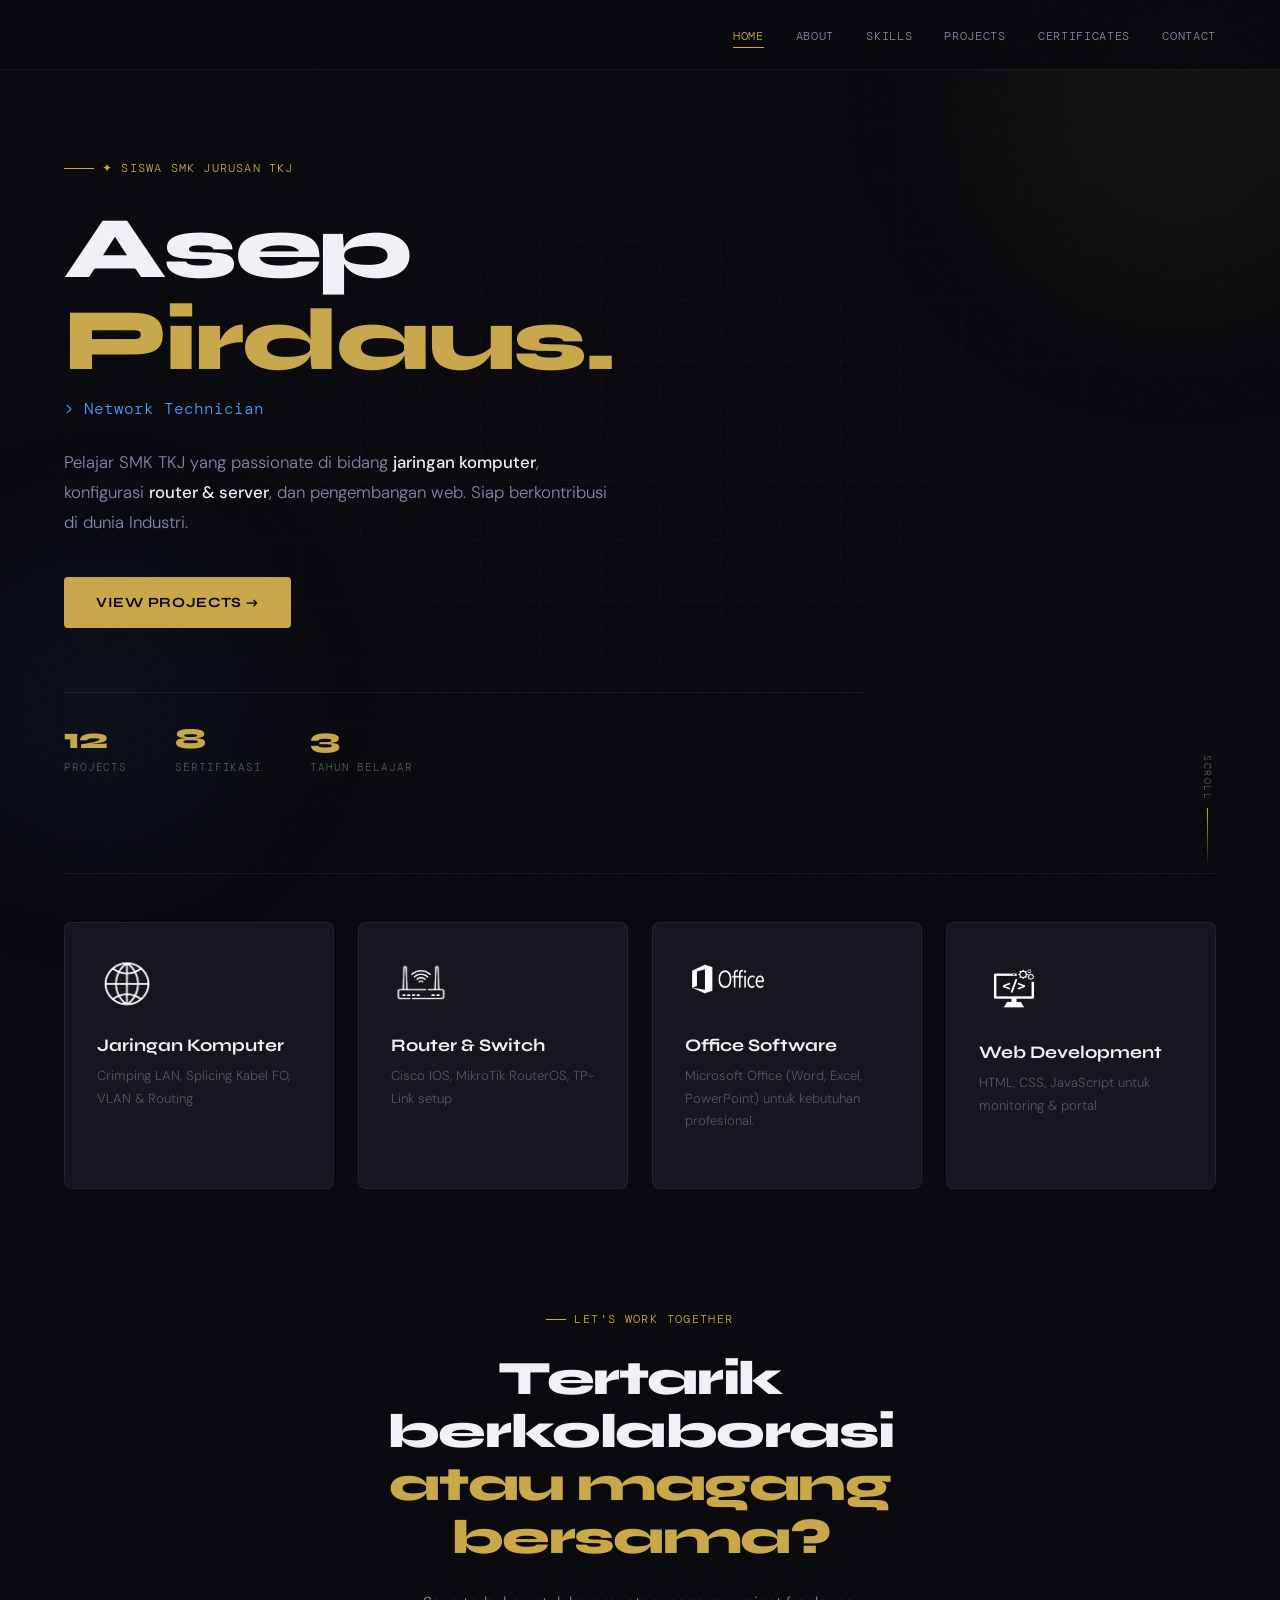
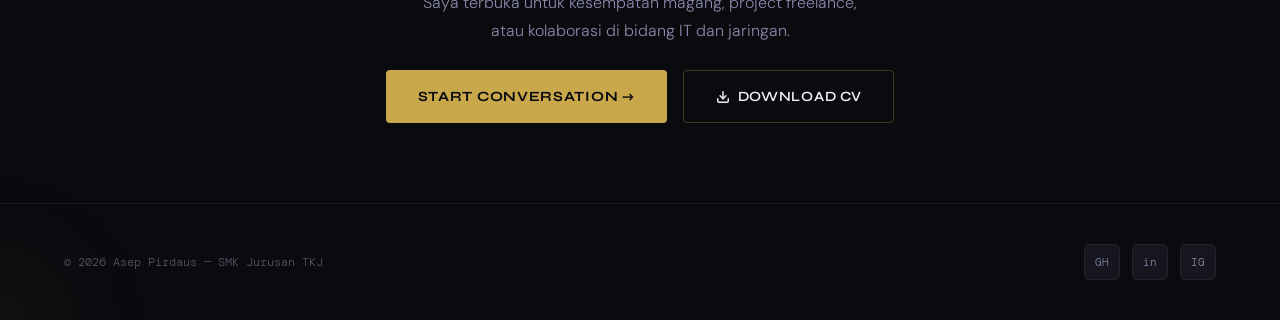
==== index.html @ 2106e5a6 "Add files via upload" ====
<!DOCTYPE html>
<html lang="id">
<head>
  <meta charset="UTF-8" />
  <meta name="viewport" content="width=device-width, initial-scale=1.0" />
  <title>Asep Pirdaus — Portfolio SMK TKJ</title>
  <meta name="description" content="Portfolio pribadi Asep Pirdaus, siswa SMK jurusan TKJ yang ahli dalam jaringan komputer dan IT." />
  <link rel="stylesheet" href="style.css" />
  <link rel="icon" href="data:image/svg+xml,<svg xmlns='http://www.w3.org/2000/svg' viewBox='0 0 100 100'><text y='.9em' font-size='90'>💻</text></svg>" />
</head>
<body>

  <!-- ===== NAVBAR ===== -->
  <nav class="navbar">
    <a href="index.html" class="nav-logo"><span></span></a>
    <ul class="nav-links">
      <li><a href="index.html" class="active">Home</a></li>
      <li><a href="about.html">About</a></li>
      <li><a href="skills.html">Skills</a></li>
      <li><a href="projects.html">Projects</a></li>
      <li><a href="certificates.html">Certificates</a></li>
      <li><a href="contact.html">Contact</a></li>
    </ul>
    <div class="hamburger" id="hamburger">
      <span></span><span></span><span></span>
    </div>
  </nav>

  <!-- Mobile Nav -->
  <div class="nav-mobile" id="navMobile">
    <a href="index.html">Home</a>
    <a href="about.html">About</a>
    <a href="skills.html">Skills</a>
    <a href="projects.html">Projects</a>
    <a href="certificates.html">Certificates</a>
    <a href="contact.html">Contact</a>
  </div>

  <!-- ===== PAGE WRAPPER ===== -->
  <div class="page-wrapper">

    <!-- ===== HERO SECTION ===== -->
    <section class="hero">
      <div class="hero-orb hero-orb-1"></div>
      <div class="hero-orb hero-orb-2"></div>

      <div class="hero-content">
        <div class="hero-tag">✦ Siswa SMK Jurusan TKJ</div>

        <h1 class="hero-name">
          Asep
          <span class="highlight">Pirdaus.</span>
        </h1>

        <p class="hero-role">
          &gt; <span class="typing-text">Network Technician</span>
        </p>

        <p class="hero-desc">
          Pelajar SMK TKJ yang passionate di bidang <strong>jaringan komputer</strong>,
          konfigurasi <strong>router & server</strong>, dan pengembangan web.
          Siap berkontribusi di dunia Industri.
        </p>

        <div class="hero-buttons">
          <a href="projects.html" class="btn-primary">View Projects →</a>
  
        </div>

        <!-- Stats -->
        <div class="hero-stats">
          <div class="stat-item">
            <div class="stat-number" data-target="12">0</div>
            <div class="stat-label">Projects</div>
          </div>
          <div class="stat-item">
            <div class="stat-number" data-target="8">0</div>
            <div class="stat-label">Sertifikasi</div>
          </div>
          <div class="stat-item">
            <div class="stat-number" data-target="3">0</div>
            <div class="stat-label">Tahun Belajar</div>
          </div>
        </div>
      </div>

      <div class="scroll-indicator">
        <span class="scroll-text">Scroll</span>
        <div class="scroll-line"></div>
      </div>
    </section>

    <!-- ===== HIGHLIGHT SECTION ===== -->
    <section class="section" style="padding-top: 2rem;">
      <div class="divider"></div>

      <div class="highlight-grid stagger" style="margin-top: 3rem;">

        <div class="skill-category reveal">
          <div class="category-icon"><img src="network.webp" height="60px" width="61px" alt="Network"></div>
          <div class="category-name">Jaringan Komputer</div>
          <div class="category-desc">Crimping LAN, Splicing Kabel FO, VLAN & Routing</div>
        </div>

        <div class="skill-category reveal">
          <div class="category-icon"><img src="router.png" height="60px" alt="Router"></div>
          <div class="category-name">Router & Switch</div>
          <div class="category-desc">Cisco IOS, MikroTik RouterOS, TP-Link setup</div>
        </div>

        <div class="skill-category reveal">
          <div class="category-icon"><img src="office.webp" width="90px" height="60px" alt="Office"></div>
          <div class="category-name">Office Software</div>
          <div class="category-desc">Microsoft Office (Word, Excel, PowerPoint) untuk kebutuhan profesional.</div>
        </div>

        <div class="skill-category reveal">
          <div class="category-icon"><img src="web.webp" height="67px" width="70px" alt="Web"></div>
          <div class="category-name">Web Development</div>
          <div class="category-desc">HTML, CSS, JavaScript untuk monitoring & portal</div>
        </div>

      </div>
    </section>

    <!-- ===== CTA SECTION ===== -->
    <section class="section cta-section">
      <div class="reveal cta-inner">
        <div class="section-tag" style="justify-content: center;">Let's Work Together</div>
        <h2 class="section-title" style="margin-top: 0.5rem;">Tertarik berkolaborasi<br><span>atau magang bersama?</span></h2>
        <p class="cta-desc">
          Saya terbuka untuk kesempatan magang, project freelance, atau kolaborasi di bidang IT dan jaringan.
        </p>
        <div class="cta-buttons">
          <a href="contact.html" class="btn-primary">Start Conversation →</a>
          <a href="CV.pdf" class="btn-outline" download>
            <svg width="14" height="14" viewBox="0 0 24 24" fill="none" stroke="currentColor" stroke-width="2.5" stroke-linecap="round" stroke-linejoin="round"><path d="M21 15v4a2 2 0 0 1-2 2H5a2 2 0 0 1-2-2v-4"/><polyline points="7 10 12 15 17 10"/><line x1="12" y1="15" x2="12" y2="3"/></svg>
            Download CV
          </a>
        </div>
      </div>
    </section>

  </div><!-- end page-wrapper -->

  <!-- ===== FOOTER ===== -->
  <footer>
    
    <p class="footer-copy">© 2026 Asep Pirdaus — SMK Jurusan TKJ</p>
    <div class="footer-socials">
      <a href="https://github.com/aseppirdaus302-gif" class="social-link" title="GitHub" target="_blank">GH</a>
      <a href="https://www.linkedin.com/in/asep-pirdaus-865a7a403?utm_source=share&utm_campaign=share_via&utm_content=profile&utm_medium=android_app" class="social-link" title="LinkedIn" target="_blank">in</a>
      <a href="https://www.instagram.com/uus_dreamer" class="social-link" title="Instagram" target="_blank">IG</a>
    </div>
  </footer>

  <script src="main.js"></script>
</body>
</html>
---- style.css ----
/* =========================================
   PORTFOLIO - Asep Pirdaus - style.css
   Dark Elegant Theme — Improved v2
   ========================================= */

@import url('https://fonts.googleapis.com/css2?family=Syne:wght@400;600;700;800&family=DM+Mono:ital,wght@0,300;0,400;1,300&family=DM+Sans:wght@300;400;500&display=swap');

/* === CSS VARIABLES === */
:root {
  --bg-primary: #0a0a0f;
  --bg-secondary: #111118;
  --bg-card: #16161f;
  --bg-card-hover: #1e1e2a;

  --accent-gold: #c9a84c;
  --accent-gold-light: #e8c96b;
  --accent-blue: #4a9eff;
  --accent-blue-dim: rgba(74, 158, 255, 0.15);

  --text-primary: #f0f0f5;
  --text-secondary: #8888aa;
  --text-muted: #555566;

  --border: rgba(255, 255, 255, 0.06);
  --border-accent: rgba(201, 168, 76, 0.3);

  --shadow-card: 0 4px 30px rgba(0, 0, 0, 0.5);
  --shadow-glow: 0 0 40px rgba(201, 168, 76, 0.08);

  --font-display: 'Syne', sans-serif;
  --font-body: 'DM Sans', sans-serif;
  --font-mono: 'DM Mono', monospace;

  --nav-height: 70px;
  --transition: 0.3s cubic-bezier(0.4, 0, 0.2, 1);
  --section-padding: 6rem 5%;
}

/* === RESET & BASE === */
*, *::before, *::after {
  margin: 0;
  padding: 0;
  box-sizing: border-box;
}

html {
  scroll-behavior: smooth;
  font-size: 16px;
}

body {
  background-color: var(--bg-primary);
  color: var(--text-primary);
  font-family: var(--font-body);
  font-weight: 300;
  line-height: 1.7;
  overflow-x: hidden;
  min-height: 100vh;
}

body::before {
  content: '';
  position: fixed;
  inset: 0;
  background-image: url("data:image/svg+xml,%3Csvg viewBox='0 0 256 256' xmlns='http://www.w3.org/2000/svg'%3E%3Cfilter id='noise'%3E%3CfeTurbulence type='fractalNoise' baseFrequency='0.9' numOctaves='4' stitchTiles='stitch'/%3E%3C/filter%3E%3Crect width='100%25' height='100%25' filter='url(%23noise)' opacity='0.03'/%3E%3C/svg%3E");
  pointer-events: none;
  z-index: 9999;
  opacity: 0.4;
}

a { text-decoration: none; color: inherit; }
img { max-width: 100%; display: block; }
ul { list-style: none; }

::-webkit-scrollbar { width: 4px; }
::-webkit-scrollbar-track { background: var(--bg-primary); }
::-webkit-scrollbar-thumb { background: var(--accent-gold); border-radius: 2px; }

::selection {
  background: rgba(201, 168, 76, 0.25);
  color: var(--accent-gold-light);
}

/* =========================================
   ANIMATIONS
   ========================================= */
@keyframes fadeUp {
  from { opacity: 0; transform: translateY(20px); }
  to   { opacity: 1; transform: translateY(0); }
}

@keyframes fadeIn {
  from { opacity: 0; }
  to   { opacity: 1; }
}

@keyframes scrollLine {
  0%   { transform: scaleY(0); transform-origin: top; }
  50%  { transform: scaleY(1); transform-origin: top; }
  51%  { transform: scaleY(1); transform-origin: bottom; }
  100% { transform: scaleY(0); transform-origin: bottom; }
}

/* === SCROLL REVEAL === */
.reveal {
  opacity: 0;
  transform: translateY(24px);
  transition: opacity 0.6s ease, transform 0.6s ease;
}
.reveal.visible { opacity: 1; transform: translateY(0); }

.stagger > * {
  opacity: 0;
  transform: translateY(20px);
  transition: opacity 0.5s ease, transform 0.5s ease;
}
.stagger.visible > * { opacity: 1; transform: translateY(0); }
.stagger.visible > *:nth-child(1) { transition-delay: 0.05s; }
.stagger.visible > *:nth-child(2) { transition-delay: 0.15s; }
.stagger.visible > *:nth-child(3) { transition-delay: 0.25s; }
.stagger.visible > *:nth-child(4) { transition-delay: 0.35s; }
.stagger.visible > *:nth-child(5) { transition-delay: 0.45s; }
.stagger.visible > *:nth-child(6) { transition-delay: 0.55s; }

/* =========================================
   NAVBAR
   ========================================= */
.navbar {
  position: fixed;
  top: 0; left: 0; right: 0;
  z-index: 1000;
  height: var(--nav-height);
  display: flex;
  align-items: center;
  padding: 0 5%;
  background: rgba(10, 10, 15, 0.85);
  backdrop-filter: blur(20px);
  -webkit-backdrop-filter: blur(20px);
  border-bottom: 1px solid var(--border);
  transition: all var(--transition);
  gap: 2rem;
}

.navbar.scrolled {
  background: rgba(10, 10, 15, 0.97);
  border-bottom-color: var(--border-accent);
}

.nav-logo {
  font-family: var(--font-display);
  font-size: 1.3rem;
  font-weight: 800;
  color: var(--text-primary);
  letter-spacing: -0.02em;
  flex: 1;
  white-space: nowrap;
}
.nav-logo span { color: var(--accent-gold); }

.nav-links {
  display: flex;
  gap: 2rem;
  align-items: center;
  flex-wrap: nowrap;
}

.nav-links a {
  font-family: var(--font-mono);
  font-size: 0.72rem;
  letter-spacing: 0.06em;
  text-transform: uppercase;
  color: var(--text-secondary);
  position: relative;
  transition: color var(--transition);
  white-space: nowrap;
}

.nav-links a::after {
  content: '';
  position: absolute;
  bottom: -4px; left: 0;
  width: 0; height: 1px;
  background: var(--accent-gold);
  transition: width var(--transition);
}

.nav-links a:hover,
.nav-links a.active { color: var(--accent-gold); }

.nav-links a:hover::after,
.nav-links a.active::after { width: 100%; }

/* Hamburger */
.hamburger {
  display: none;
  flex-direction: column;
  gap: 5px;
  cursor: pointer;
  padding: 5px;
  flex-shrink: 0;
}

.hamburger span {
  display: block;
  width: 24px; height: 2px;
  background: var(--text-primary);
  transition: all var(--transition);
  transform-origin: center;
}

.hamburger.open span:nth-child(1) { transform: translateY(7px) rotate(45deg); }
.hamburger.open span:nth-child(2) { opacity: 0; }
.hamburger.open span:nth-child(3) { transform: translateY(-7px) rotate(-45deg); }

/* Mobile Nav */
.nav-mobile {
  display: none;
  position: fixed;
  top: var(--nav-height); left: 0; right: 0;
  background: rgba(10, 10, 15, 0.98);
  backdrop-filter: blur(20px);
  padding: 2rem 5%;
  border-bottom: 1px solid var(--border);
  z-index: 999;
  flex-direction: column;
  gap: 0;
  transform: translateY(-10px);
  opacity: 0;
  transition: all var(--transition);
}

.nav-mobile.open {
  display: flex;
  transform: translateY(0);
  opacity: 1;
}

.nav-mobile a {
  font-family: var(--font-mono);
  font-size: 0.9rem;
  color: var(--text-secondary);
  letter-spacing: 0.05em;
  text-transform: uppercase;
  transition: color var(--transition);
  padding: 1rem 0;
  border-bottom: 1px solid var(--border);
}

.nav-mobile a:hover,
.nav-mobile a.active { color: var(--accent-gold); }

/* =========================================
   PAGE WRAPPER
   ========================================= */
.page-wrapper { padding-top: var(--nav-height); }

/* =========================================
   HERO
   ========================================= */
.hero {
  min-height: auto;        /* ← hapus min-height penuh */
  padding: 5rem 5% 4rem;  /* ← atur padding atas bawah */
  display: flex;
  align-items: center;
  ...
}

.hero::before {
  content: '';
  position: absolute; inset: 0;
  background-image:
    linear-gradient(rgba(201, 168, 76, 0.03) 1px, transparent 1px),
    linear-gradient(90deg, rgba(201, 168, 76, 0.03) 1px, transparent 1px);
  background-size: 60px 60px;
  mask-image: radial-gradient(ellipse at center, black 30%, transparent 80%);
}

.hero-orb {
  position: absolute;
  border-radius: 50%;
  filter: blur(80px);
  pointer-events: none;
}

.hero-orb-1 {
  width: 400px; height: 400px;
  background: rgba(201, 168, 76, 0.06);
  top: -100px; right: -100px;
}

.hero-orb-2 {
  width: 300px; height: 300px;
  background: rgba(74, 158, 255, 0.05);
  bottom: 50px; left: -50px;
}

.hero-content {
  max-width: 800px;
  position: relative;
  z-index: 1;
  width: 100%;
}

.hero-tag {
  display: inline-flex;
  align-items: center;
  gap: 0.5rem;
  font-family: var(--font-mono);
  font-size: 0.75rem;
  color: var(--accent-gold);
  letter-spacing: 0.1em;
  text-transform: uppercase;
  margin-bottom: 1.5rem;
  opacity: 0;
  animation: fadeUp 0.8s 0.2s ease forwards;
}

.hero-tag::before {
  content: '';
  display: block;
  width: 30px; height: 1px;
  background: var(--accent-gold);
}

.hero-name {
  font-family: var(--font-display);
  font-size: clamp(2.8rem, 7vw, 5.5rem);
  font-weight: 800;
  line-height: 1.05;
  letter-spacing: -0.03em;
  margin-bottom: 0.5rem;
  opacity: 0;
  animation: fadeUp 0.8s 0.35s ease forwards;
}

.hero-name .highlight {
  color: var(--accent-gold);
  display: block;
}

.hero-role {
  font-family: var(--font-mono);
  font-size: 1rem;
  color: var(--accent-blue);
  margin-bottom: 1.5rem;
  opacity: 0;
  animation: fadeUp 0.8s 0.5s ease forwards;
}

.hero-desc {
  font-size: 1.05rem;
  color: var(--text-secondary);
  max-width: 550px;
  margin-bottom: 2.5rem;
  line-height: 1.8;
  opacity: 0;
  animation: fadeUp 0.8s 0.65s ease forwards;
}

.hero-desc strong { color: var(--text-primary); font-weight: 500; }

.hero-buttons {
  display: flex;
  gap: 1rem;
  flex-wrap: wrap;
  align-items: center;
  opacity: 0;
  animation: fadeUp 0.8s 0.8s ease forwards;
}

/* Stats row */
.hero-stats {
  display: flex;
  gap: 3rem;
  flex-wrap: wrap;
  margin-top: 4rem;
  padding-top: 2rem;
  border-top: 1px solid var(--border);
  opacity: 0;
  animation: fadeUp 0.8s 1s ease forwards;
}

.stat-item .stat-number {
  font-family: var(--font-display);
  font-size: 1.8rem;
  font-weight: 800;
  color: var(--accent-gold);
  line-height: 1;
}

.stat-item .stat-label {
  font-family: var(--font-mono);
  font-size: 0.7rem;
  color: var(--text-muted);
  text-transform: uppercase;
  letter-spacing: 0.08em;
  margin-top: 0.25rem;
}

/* Scroll indicator */
.scroll-indicator {
  position: absolute;
  bottom: 2rem; right: 5%;
  display: flex;
  flex-direction: column;
  align-items: center;
  gap: 0.5rem;
  opacity: 0;
  animation: fadeIn 1s 1.5s ease forwards;
}

.scroll-line {
  width: 1px; height: 60px;
  background: linear-gradient(to bottom, var(--accent-gold), transparent);
  animation: scrollLine 2s infinite;
}

.scroll-text {
  font-family: var(--font-mono);
  font-size: 0.65rem;
  color: var(--text-muted);
  text-transform: uppercase;
  letter-spacing: 0.15em;
  writing-mode: vertical-rl;
}

/* =========================================
   BUTTONS
   ========================================= */
.btn-primary {
  display: inline-flex;
  align-items: center;
  gap: 0.5rem;
  padding: 0.85rem 2rem;
  background: var(--accent-gold);
  color: var(--bg-primary);
  font-family: var(--font-display);
  font-weight: 700;
  font-size: 0.88rem;
  letter-spacing: 0.05em;
  text-transform: uppercase;
  border-radius: 4px;
  transition: all var(--transition);
  border: none;
  cursor: pointer;
}

.btn-primary:hover {
  background: var(--accent-gold-light);
  transform: translateY(-2px);
  box-shadow: 0 10px 30px rgba(201, 168, 76, 0.3);
}

.btn-outline {
  display: inline-flex;
  align-items: center;
  gap: 0.5rem;
  padding: 0.85rem 2rem;
  background: transparent;
  color: var(--text-primary);
  font-family: var(--font-display);
  font-weight: 600;
  font-size: 0.88rem;
  letter-spacing: 0.05em;
  text-transform: uppercase;
  border-radius: 4px;
  border: 1px solid var(--border-accent);
  transition: all var(--transition);
  cursor: pointer;
}

.btn-outline:hover {
  border-color: var(--accent-gold);
  color: var(--accent-gold);
  transform: translateY(-2px);
  background: rgba(201, 168, 76, 0.05);
}

/* CV Download Button */
.btn-cv {
  display: inline-flex;
  align-items: center;
  gap: 0.5rem;
  padding: 0.85rem 1.5rem;
  background: transparent;
  color: var(--text-secondary);
  font-family: var(--font-mono);
  font-size: 0.78rem;
  letter-spacing: 0.05em;
  text-transform: uppercase;
  border-radius: 4px;
  border: 1px solid var(--border);
  transition: all var(--transition);
  cursor: pointer;
}

.btn-cv:hover {
  border-color: var(--accent-gold);
  color: var(--accent-gold);
  background: rgba(201, 168, 76, 0.05);
  transform: translateY(-2px);
}

/* =========================================
   SECTION COMMONS
   ========================================= */
.section {
  padding: var(--section-padding);
}

.section-header { margin-bottom: 4rem; }

.section-tag {
  display: inline-flex;
  align-items: center;
  gap: 0.5rem;
  font-family: var(--font-mono);
  font-size: 0.72rem;
  color: var(--accent-gold);
  letter-spacing: 0.12em;
  text-transform: uppercase;
  margin-bottom: 1rem;
}

.section-tag::before {
  content: '';
  display: block;
  width: 20px; height: 1px;
  background: var(--accent-gold);
}

.section-title {
  font-family: var(--font-display);
  font-size: clamp(2rem, 4vw, 3rem);
  font-weight: 800;
  letter-spacing: -0.03em;
  line-height: 1.1;
}

.section-title span { color: var(--accent-gold); }

.section-desc {
  margin-top: 1rem;
  color: var(--text-secondary);
  max-width: 550px;
  line-height: 1.8;
}

.divider {
  width: 100%; height: 1px;
  background: var(--border);
}

/* =========================================
   HOME — HIGHLIGHT GRID
   ========================================= */
.highlight-grid {
  display: grid;
  grid-template-columns: repeat(auto-fit, minmax(220px, 1fr));
  gap: 1.5rem;
  margin-top: 3rem;
}

/* =========================================
   HOME — CTA SECTION
   ========================================= */
.cta-section {
  text-align: center;
  padding-top: 1rem;
  padding-bottom: 5rem;
}

.cta-inner {
  max-width: 600px;
  margin: 0 auto;
}

.cta-desc {
  color: var(--text-secondary);
  margin: 1.5rem auto;
  max-width: 450px;
  line-height: 1.8;
}

.cta-buttons {
  display: flex;
  gap: 1rem;
  justify-content: center;
  flex-wrap: wrap;
}

/* =========================================
   ABOUT PAGE
   ========================================= */
.about-grid {
  display: grid;
  grid-template-columns: 1fr 1.3fr;
  gap: 5rem;
  align-items: start;
}

.about-photo-wrap { position: relative; }

.about-photo-frame {
  position: relative;
  border-radius: 8px;
  overflow: hidden;
  background: var(--bg-card);
  aspect-ratio: 4/5;
  display: flex;
  align-items: center;
  justify-content: center;
}

.about-photo-frame img {
  width: 100%; height: 100%;
  object-fit: cover;
  filter: grayscale(30%);
  transition: filter var(--transition);
}

.about-photo-frame:hover img { filter: grayscale(0%); }

.about-photo-frame::after {
  content: '';
  position: absolute; inset: 0;
  border: 1px solid var(--border-accent);
  border-radius: 8px;
  pointer-events: none;
}

.photo-badge {
  position: absolute;
  bottom: -1rem; right: -1rem;
  background: var(--accent-gold);
  color: var(--bg-primary);
  padding: 0.75rem 1.25rem;
  border-radius: 4px;
  font-family: var(--font-display);
  font-weight: 700;
  font-size: 0.85rem;
}

.about-intro {
  font-size: 1.05rem;
  color: var(--text-secondary);
  line-height: 1.9;
  margin-bottom: 2rem;
}

.about-intro strong { color: var(--text-primary); font-weight: 500; }

.about-details {
  display: grid;
  grid-template-columns: 1fr 1fr;
  gap: 0.75rem;
  margin-bottom: 2rem;
}

.detail-item {
  padding: 0.85rem 1rem;
  background: var(--bg-card);
  border: 1px solid var(--border);
  border-radius: 6px;
  transition: border-color var(--transition);
}

.detail-item:hover { border-color: var(--border-accent); }

.detail-label {
  font-family: var(--font-mono);
  font-size: 0.62rem;
  color: var(--accent-gold);
  text-transform: uppercase;
  letter-spacing: 0.1em;
  margin-bottom: 0.2rem;
}

.detail-value { font-size: 0.88rem; color: var(--text-primary); }

.about-actions {
  display: flex;
  gap: 1rem;
  flex-wrap: wrap;
  align-items: center;
  margin-top: 0.5rem;
}

/* Timeline */
.timeline-grid {
  display: grid;
  grid-template-columns: 1fr 1fr;
  gap: 3rem;
  margin-top: 1rem;
}

.timeline-heading {
  font-family: var(--font-mono);
  font-size: 0.72rem;
  color: var(--accent-gold);
  text-transform: uppercase;
  letter-spacing: 0.1em;
  margin-bottom: 2rem;
}

.timeline-list {
  position: relative;
  padding-left: 1.5rem;
  border-left: 1px solid var(--border);
}

.timeline-item {
  margin-bottom: 2.5rem;
  position: relative;
}

.timeline-item:last-child { margin-bottom: 0; }

.timeline-dot {
  position: absolute;
  left: -1.87rem;
  top: 0.3rem;
  width: 12px; height: 12px;
  border-radius: 50%;
  background: var(--bg-card);
  border: 2px solid var(--border);
}

.timeline-dot.active {
  background: var(--accent-gold);
  border-color: var(--bg-primary);
}

.timeline-date {
  font-family: var(--font-mono);
  font-size: 0.68rem;
  color: var(--text-muted);
  margin-bottom: 0.4rem;
}

.timeline-title {
  font-family: var(--font-display);
  font-size: 1rem;
  font-weight: 700;
  margin-bottom: 0.25rem;
}

.timeline-sub {
  font-size: 0.85rem;
  color: var(--accent-gold);
}

.timeline-desc {
  font-size: 0.82rem;
  color: var(--text-muted);
  margin-top: 0.5rem;
  line-height: 1.6;
}

/* Achievements */
.achievement-list {
  display: flex;
  flex-direction: column;
  gap: 1rem;
}

.achievement-item {
  display: flex;
  align-items: center;
  gap: 0.75rem;
  padding: 1.25rem;
  background: var(--bg-card);
  border: 1px solid var(--border);
  border-radius: 8px;
  transition: all var(--transition);
}

.achievement-item:hover {
  border-color: var(--border-accent);
  transform: translateX(4px);
}

.achievement-icon { font-size: 1.5rem; flex-shrink: 0; }

.achievement-title {
  font-weight: 600;
  font-size: 0.9rem;
}

.achievement-sub {
  font-size: 0.75rem;
  color: var(--text-muted);
  font-family: var(--font-mono);
  margin-top: 0.15rem;
}

/* CV Banner */
.cv-banner {
  background: var(--bg-card);
  border: 1px solid var(--border-accent);
  border-radius: 12px;
  padding: 2rem 2.5rem;
  position: relative;
  overflow: hidden;
}

.cv-banner::before {
  content: '';
  position: absolute;
  top: 0; left: 0; right: 0;
  height: 2px;
  background: linear-gradient(90deg, var(--accent-gold), var(--accent-blue), transparent);
}

.cv-banner-inner {
  display: flex;
  align-items: center;
  gap: 2rem;
  flex-wrap: wrap;
}

.cv-banner-icon {
  font-size: 2.5rem;
  flex-shrink: 0;
}

.cv-banner-text { flex: 1; min-width: 200px; }

.cv-banner-title {
  font-family: var(--font-display);
  font-size: 1.15rem;
  font-weight: 700;
  margin-bottom: 0.4rem;
}

.cv-banner-desc {
  font-size: 0.88rem;
  color: var(--text-secondary);
  line-height: 1.6;
}

/* =========================================
   SKILLS PAGE
   ========================================= */
.skills-grid {
  display: grid;
  grid-template-columns: repeat(auto-fit, minmax(300px, 1fr));
  gap: 1.5rem;
  margin-bottom: 4rem;
}

.skill-category {
  background: var(--bg-card);
  border: 1px solid var(--border);
  border-radius: 8px;
  padding: 2rem;
  transition: all var(--transition);
  position: relative;
  overflow: hidden;
}

.skill-category::before {
  content: '';
  position: absolute;
  top: 0; left: 0; right: 0;
  height: 2px;
  background: linear-gradient(90deg, var(--accent-gold), transparent);
  opacity: 0;
  transition: opacity var(--transition);
}

.skill-category:hover {
  border-color: var(--border-accent);
  transform: translateY(-3px);
  box-shadow: var(--shadow-card);
}

.skill-category:hover::before { opacity: 1; }

.category-icon {
  font-size: 2rem;
  margin-bottom: 1rem;
  display: flex;
  align-items: center;
}

.category-name {
  font-family: var(--font-display);
  font-size: 1.1rem;
  font-weight: 700;
  margin-bottom: 0.25rem;
}

.category-desc {
  font-size: 0.82rem;
  color: var(--text-muted);
  margin-bottom: 1.5rem;
}

.skill-bars { display: flex; flex-direction: column; gap: 1rem; }

.skill-bar-header {
  display: flex;
  justify-content: space-between;
  margin-bottom: 0.4rem;
}

.skill-name { font-size: 0.82rem; color: var(--text-secondary); }

.skill-percent {
  font-family: var(--font-mono);
  font-size: 0.75rem;
  color: var(--accent-gold);
}

.skill-bar-track {
  height: 4px;
  background: rgba(255, 255, 255, 0.06);
  border-radius: 2px;
  overflow: hidden;
}

.skill-bar-fill {
  height: 100%;
  border-radius: 2px;
  background: linear-gradient(90deg, var(--accent-gold), var(--accent-gold-light));
  width: 0%;
  transition: width 1.2s cubic-bezier(0.4, 0, 0.2, 1);
}

.skill-bar-fill.blue {
  background: linear-gradient(90deg, var(--accent-blue), #7ec8ff);
}

/* Tech badges */
.tech-badges {
  display: flex;
  flex-wrap: wrap;
  gap: 0.6rem;
  margin-top: 2rem;
}

.tech-badge {
  display: inline-flex;
  align-items: center;
  gap: 0.4rem;
  padding: 0.4rem 0.9rem;
  background: var(--bg-card);
  border: 1px solid var(--border);
  border-radius: 100px;
  font-family: var(--font-mono);
  font-size: 0.72rem;
  color: var(--text-secondary);
  transition: all var(--transition);
  cursor: default;
}

.tech-badge:hover {
  border-color: var(--accent-gold);
  color: var(--accent-gold);
  background: rgba(201, 168, 76, 0.05);
}

/* =========================================
   PROJECTS PAGE
   ========================================= */
.projects-filter {
  display: flex;
  gap: 0.75rem;
  flex-wrap: wrap;
  margin-bottom: 3rem;
}

.filter-btn {
  padding: 0.45rem 1.25rem;
  background: transparent;
  border: 1px solid var(--border);
  border-radius: 100px;
  color: var(--text-muted);
  font-family: var(--font-mono);
  font-size: 0.72rem;
  text-transform: uppercase;
  letter-spacing: 0.08em;
  cursor: pointer;
  transition: all var(--transition);
}

.filter-btn:hover,
.filter-btn.active {
  border-color: var(--accent-gold);
  color: var(--accent-gold);
  background: rgba(201, 168, 76, 0.08);
}

.projects-grid {
  display: grid;
  grid-template-columns: repeat(auto-fill, minmax(320px, 1fr));
  gap: 1.5rem;
}

.project-card {
  background: var(--bg-card);
  border: 1px solid var(--border);
  border-radius: 10px;
  overflow: hidden;
  transition: all var(--transition);
}

.project-card:hover {
  border-color: var(--border-accent);
  transform: translateY(-5px);
  box-shadow: var(--shadow-card), var(--shadow-glow);
}

.project-thumb {
  position: relative;
  aspect-ratio: 16/9;
  background: var(--bg-secondary);
  overflow: hidden;
  display: flex;
  align-items: center;
  justify-content: center;
}

.project-thumb-icon {
  font-size: 3rem;
  opacity: 0.2;
  transition: all var(--transition);
}

.project-card:hover .project-thumb-icon {
  opacity: 0.4;
  transform: scale(1.1);
}

.project-thumb-overlay {
  position: absolute; inset: 0;
  background: linear-gradient(135deg, rgba(201,168,76,0.15) 0%, rgba(74,158,255,0.1) 100%);
  opacity: 0;
  transition: opacity var(--transition);
}

.project-card:hover .project-thumb-overlay { opacity: 1; }

.project-status {
  position: absolute;
  top: 0.75rem; right: 0.75rem;
  padding: 0.25rem 0.7rem;
  border-radius: 100px;
  font-family: var(--font-mono);
  font-size: 0.62rem;
  text-transform: uppercase;
  letter-spacing: 0.08em;
}

.status-done {
  background: rgba(74, 255, 140, 0.15);
  color: #4aff8c;
  border: 1px solid rgba(74, 255, 140, 0.3);
}

.status-progress {
  background: rgba(201, 168, 76, 0.15);
  color: var(--accent-gold);
  border: 1px solid rgba(201, 168, 76, 0.3);
}

.project-body { padding: 1.5rem; }

.project-tags {
  display: flex;
  gap: 0.4rem;
  flex-wrap: wrap;
  margin-bottom: 0.75rem;
}

.project-tag {
  padding: 0.2rem 0.6rem;
  background: var(--accent-blue-dim);
  border-radius: 3px;
  font-family: var(--font-mono);
  font-size: 0.65rem;
  color: var(--accent-blue);
  text-transform: uppercase;
  letter-spacing: 0.05em;
}

.project-title {
  font-family: var(--font-display);
  font-size: 1.05rem;
  font-weight: 700;
  margin-bottom: 0.5rem;
  transition: color var(--transition);
}

.project-card:hover .project-title { color: var(--accent-gold); }

.project-desc {
  font-size: 0.85rem;
  color: var(--text-muted);
  line-height: 1.7;
  margin-bottom: 1.25rem;
}

.project-footer {
  display: flex;
  align-items: center;
  justify-content: space-between;
  padding-top: 1rem;
  border-top: 1px solid var(--border);
}

.project-link {
  display: inline-flex;
  align-items: center;
  gap: 0.35rem;
  font-family: var(--font-mono);
  font-size: 0.72rem;
  color: var(--accent-gold);
  text-transform: uppercase;
  letter-spacing: 0.05em;
  transition: gap var(--transition);
}

.project-link:hover { gap: 0.6rem; }

.project-year {
  font-family: var(--font-mono);
  font-size: 0.72rem;
  color: var(--text-muted);
}

/* =========================================
   CERTIFICATES PAGE
   ========================================= */
.cert-grid {
  display: grid;
  grid-template-columns: repeat(auto-fill, minmax(320px, 1fr));
  gap: 1.5rem;
}

.cert-card {
  background: var(--bg-card);
  border: 1px solid var(--border);
  border-radius: 10px;
  overflow: hidden;
  transition: all var(--transition);
  display: flex;
  flex-direction: column;
  position: relative;
}

.cert-card::before {
  content: '';
  position: absolute;
  top: 0; left: 0; right: 0;
  height: 2px;
  background: linear-gradient(90deg, var(--accent-gold), transparent);
  opacity: 0;
  transition: opacity var(--transition);
}

.cert-card:hover {
  border-color: var(--border-accent);
  transform: translateY(-4px);
  box-shadow: var(--shadow-card), var(--shadow-glow);
}

.cert-card:hover::before { opacity: 1; }

.cert-card.cert-highlight {
  border-color: rgba(201, 168, 76, 0.25);
}

.cert-card.cert-highlight::before { opacity: 1; }

.cert-header {
  display: flex;
  align-items: center;
  justify-content: space-between;
  padding: 1.5rem 1.5rem 0;
}

.cert-badge {
  width: 48px; height: 48px;
  background: var(--bg-secondary);
  border: 1px solid var(--border);
  border-radius: 10px;
  display: flex;
  align-items: center;
  justify-content: center;
}

.cert-badge.gold {
  background: rgba(201, 168, 76, 0.1);
  border-color: var(--border-accent);
}

.cert-icon { font-size: 1.4rem; }

.cert-meta {
  text-align: right;
}

.cert-issuer {
  display: block;
  font-family: var(--font-mono);
  font-size: 0.65rem;
  color: var(--text-muted);
  text-transform: uppercase;
  letter-spacing: 0.06em;
}

.cert-year {
  display: block;
  font-family: var(--font-mono);
  font-size: 0.75rem;
  color: var(--accent-gold);
  margin-top: 0.2rem;
}

.cert-body {
  padding: 1.25rem 1.5rem;
  flex: 1;
}

.cert-title {
  font-family: var(--font-display);
  font-size: 1rem;
  font-weight: 700;
  margin-bottom: 0.6rem;
  line-height: 1.3;
}

.cert-desc {
  font-size: 0.82rem;
  color: var(--text-muted);
  line-height: 1.6;
  margin-bottom: 1rem;
}

.cert-tags {
  display: flex;
  gap: 0.4rem;
  flex-wrap: wrap;
}

.cert-tag {
  padding: 0.18rem 0.55rem;
  background: var(--accent-blue-dim);
  border-radius: 3px;
  font-family: var(--font-mono);
  font-size: 0.62rem;
  color: var(--accent-blue);
  text-transform: uppercase;
  letter-spacing: 0.05em;
}

.cert-footer {
  display: flex;
  align-items: center;
  justify-content: space-between;
  padding: 1rem 1.5rem 1.5rem;
  border-top: 1px solid var(--border);
  margin-top: auto;
}

.cert-download {
  display: inline-flex;
  align-items: center;
  gap: 0.4rem;
  font-family: var(--font-mono);
  font-size: 0.68rem;
  color: var(--accent-gold);
  text-transform: uppercase;
  letter-spacing: 0.05em;
  transition: all var(--transition);
  padding: 0.4rem 0.8rem;
  border: 1px solid var(--border-accent);
  border-radius: 4px;
}

.cert-download:hover {
  background: rgba(201, 168, 76, 0.08);
  transform: translateY(-1px);
}

.cert-status {
  font-family: var(--font-mono);
  font-size: 0.65rem;
  color: var(--text-muted);
}

.cert-status.verified {
  color: #4aff8c;
}

.cert-status.award {
  color: var(--accent-gold);
}

/* =========================================
   CONTACT PAGE
   ========================================= */
.contact-grid {
  display: grid;
  grid-template-columns: 1fr 1.5fr;
  gap: 4rem;
  align-items: start;
}

.contact-text {
  font-size: 1rem;
  color: var(--text-secondary);
  line-height: 1.9;
  margin-bottom: 2.5rem;
}

.contact-items {
  display: flex;
  flex-direction: column;
  gap: 0.75rem;
}

.contact-item {
  display: flex;
  align-items: center;
  gap: 1rem;
  padding: 1rem 1.25rem;
  background: var(--bg-card);
  border: 1px solid var(--border);
  border-radius: 8px;
  transition: all var(--transition);
}

.contact-item:hover {
  border-color: var(--border-accent);
  transform: translateX(4px);
}

.contact-icon {
  font-size: 1.3rem;
  width: 38px;
  text-align: center;
  flex-shrink: 0;
}

.contact-item-label {
  font-family: var(--font-mono);
  font-size: 0.62rem;
  color: var(--text-muted);
  text-transform: uppercase;
  letter-spacing: 0.08em;
  margin-bottom: 0.15rem;
}

.contact-item-value {
  font-size: 0.88rem;
  color: var(--text-primary);
}

/* Contact Form */
.contact-form-wrap {
  background: var(--bg-card);
  border: 1px solid var(--border);
  border-radius: 12px;
  padding: 2.5rem;
}

.contact-form {
  display: flex;
  flex-direction: column;
  gap: 1.25rem;
}

.form-row {
  display: grid;
  grid-template-columns: 1fr 1fr;
  gap: 1.25rem;
}

.form-group {
  display: flex;
  flex-direction: column;
  gap: 0.5rem;
}

.form-label {
  font-family: var(--font-mono);
  font-size: 0.68rem;
  color: var(--accent-gold);
  text-transform: uppercase;
  letter-spacing: 0.08em;
}

.form-input,
.form-textarea {
  background: var(--bg-secondary);
  border: 1px solid var(--border);
  border-radius: 6px;
  padding: 0.85rem 1rem;
  color: var(--text-primary);
  font-family: var(--font-body);
  font-size: 0.92rem;
  transition: border-color var(--transition);
  outline: none;
  width: 100%;
  resize: vertical;
}

.form-input::placeholder,
.form-textarea::placeholder { color: var(--text-muted); }

.form-input:focus,
.form-textarea:focus {
  border-color: var(--border-accent);
}

.form-submit {
  width: 100%;
  justify-content: center;
  padding: 1rem;
  font-size: 0.9rem;
  margin-top: 0.5rem;
}

.form-success {
  display: flex;
  align-items: center;
  gap: 0.5rem;
  padding: 0.85rem 1.25rem;
  background: rgba(74, 255, 140, 0.08);
  border: 1px solid rgba(74, 255, 140, 0.25);
  border-radius: 6px;
  color: #4aff8c;
  font-family: var(--font-mono);
  font-size: 0.78rem;
}

/* =========================================
   FOOTER
   ========================================= */
footer {
  border-top: 1px solid var(--border);
  padding: 2.5rem 5%;
  display: flex;
  align-items: center;
  justify-content: space-between;
  flex-wrap: wrap;
  gap: 1.5rem;
}

.footer-logo {
  font-family: var(--font-display);
  font-size: 1.2rem;
  font-weight: 800;
}

.footer-logo span { color: var(--accent-gold); }

.footer-copy {
  font-family: var(--font-mono);
  font-size: 0.72rem;
  color: var(--text-muted);
}

.footer-socials {
  display: flex;
  gap: 0.75rem;
}

.social-link {
  display: flex;
  align-items: center;
  justify-content: center;
  width: 36px; height: 36px;
  background: var(--bg-card);
  border: 1px solid var(--border);
  border-radius: 6px;
  font-family: var(--font-mono);
  font-size: 0.7rem;
  color: var(--text-secondary);
  transition: all var(--transition);
}

.social-link:hover {
  border-color: var(--accent-gold);
  color: var(--accent-gold);
  transform: translateY(-2px);
}

/* =========================================
   RESPONSIVE — TABLET (max 1024px)
   ========================================= */
@media (max-width: 1024px) {
  :root { --section-padding: 5rem 5%; }

  .about-grid {
    grid-template-columns: 1fr;
    gap: 3rem;
  }



  .about-photo-wrap {
    max-width: 360px;
    margin: 0 auto;
  }

  .timeline-grid {
    grid-template-columns: 1fr;
    gap: 2.5rem;
  }

  .contact-grid {
    grid-template-columns: 1fr;
    gap: 3rem;
  }
}

/* =========================================
   RESPONSIVE — MOBILE (max 768px)
   ========================================= */
@media (max-width: 768px) {
  :root {
    --nav-height: 64px;
    --section-padding: 4rem 4%;
  }

  /* Navbar — hide links, show hamburger */
  .nav-links { display: none; }
  .hamburger { display: flex; }

  /* Hero */
  .hero {
    padding: 3rem 4%;
    min-height: calc(100svh - var(--nav-height));
  }

  .hero-buttons {
    flex-direction: column;
    align-items: flex-start;
    gap: 0.75rem;
  }

  .hero-buttons .btn-primary,
  .hero-buttons .btn-outline,
  .hero-buttons .btn-cv {
    width: 100%;
    justify-content: center;
  }

  .hero-stats {
    gap: 2rem;
    margin-top: 2.5rem;
  }

  .scroll-indicator { display: none; }

  /* About */
  .about-details {
    grid-template-columns: 1fr;
  }

  .about-actions {
    flex-direction: column;
    align-items: stretch;
  }

  .about-actions .btn-primary,
  .about-actions .btn-cv {
    justify-content: center;
  }

  /* Timeline */
  .timeline-grid { grid-template-columns: 1fr; }

  /* CV Banner */
  .cv-banner { padding: 1.5rem; }

  .cv-banner-inner {
    flex-direction: column;
    align-items: flex-start;
    gap: 1.25rem;
  }

  .cv-banner-inner .btn-primary {
    width: 100%;
    justify-content: center;
  }

  /* Skills */
  .skills-grid {
    grid-template-columns: 1fr;
  }

  /* Projects */
  .projects-grid {
    grid-template-columns: 1fr;
  }

  .projects-filter {
    gap: 0.5rem;
  }

  .filter-btn {
    font-size: 0.65rem;
    padding: 0.4rem 0.9rem;
  }

  /* Certificates */
  .cert-grid {
    grid-template-columns: 1fr;
  }

  /* Contact */
  .contact-grid { grid-template-columns: 1fr; }

  .contact-form-wrap { padding: 1.5rem; }

  .form-row { grid-template-columns: 1fr; }

  /* Footer */
  footer {
    flex-direction: column;
    align-items: center;
    text-align: center;
    padding: 2rem 4%;
  }

  /* Highlight grid home */
  .highlight-grid {
    grid-template-columns: 1fr 1fr;
    gap: 1rem;
  }

  .cta-buttons {
    flex-direction: column;
    align-items: center;
  }

  .cta-buttons .btn-primary,
  .cta-buttons .btn-outline {
    width: 100%;
    max-width: 280px;
    justify-content: center;
  }
}

/* =========================================
   RESPONSIVE — SMALL (max 480px)
   ========================================= */
@media (max-width: 480px) {
  :root { --section-padding: 3rem 4%; }

  .highlight-grid {
    grid-template-columns: 1fr;
  }

  .hero-name {
    font-size: clamp(2.2rem, 10vw, 3rem);
  }

  .section-title {
    font-size: clamp(1.7rem, 7vw, 2.2rem);
  }

  .about-photo-wrap { max-width: 100%; }

  .cert-footer {
    flex-direction: column;
    align-items: flex-start;
    gap: 0.75rem;
  }

  .cert-download { width: 100%; justify-content: center; }

  .hero-stats { gap: 1.5rem; }

  .stat-item .stat-number { font-size: 1.4rem; }
}

@media (max-width: 768px) {
  .hero {
    min-height: auto;
    padding: 3rem 5% 4rem;
    align-items: flex-start;
    overflow: hidden;   /* ← tambahkan ini */
    width: 100%;        /* ← dan ini */
  }

  .hero-content {
    width: 100%;        /* ← tambahkan ini */
    max-width: 100%;    /* ← override max-width 800px */
    overflow: hidden;
  }

  .hero-orb-1,
  .hero-orb-2 {
    display: none;      /* ← sembunyikan orb yg bisa menyebabkan overflow */
  }
}

@media (max-width: 390px) {
  /* iPhone SE dan layar kecil */
  .hero {
    padding: 2rem 5% 3rem;
  }

  .hero-name {
    font-size: 2.5rem;
  }
}
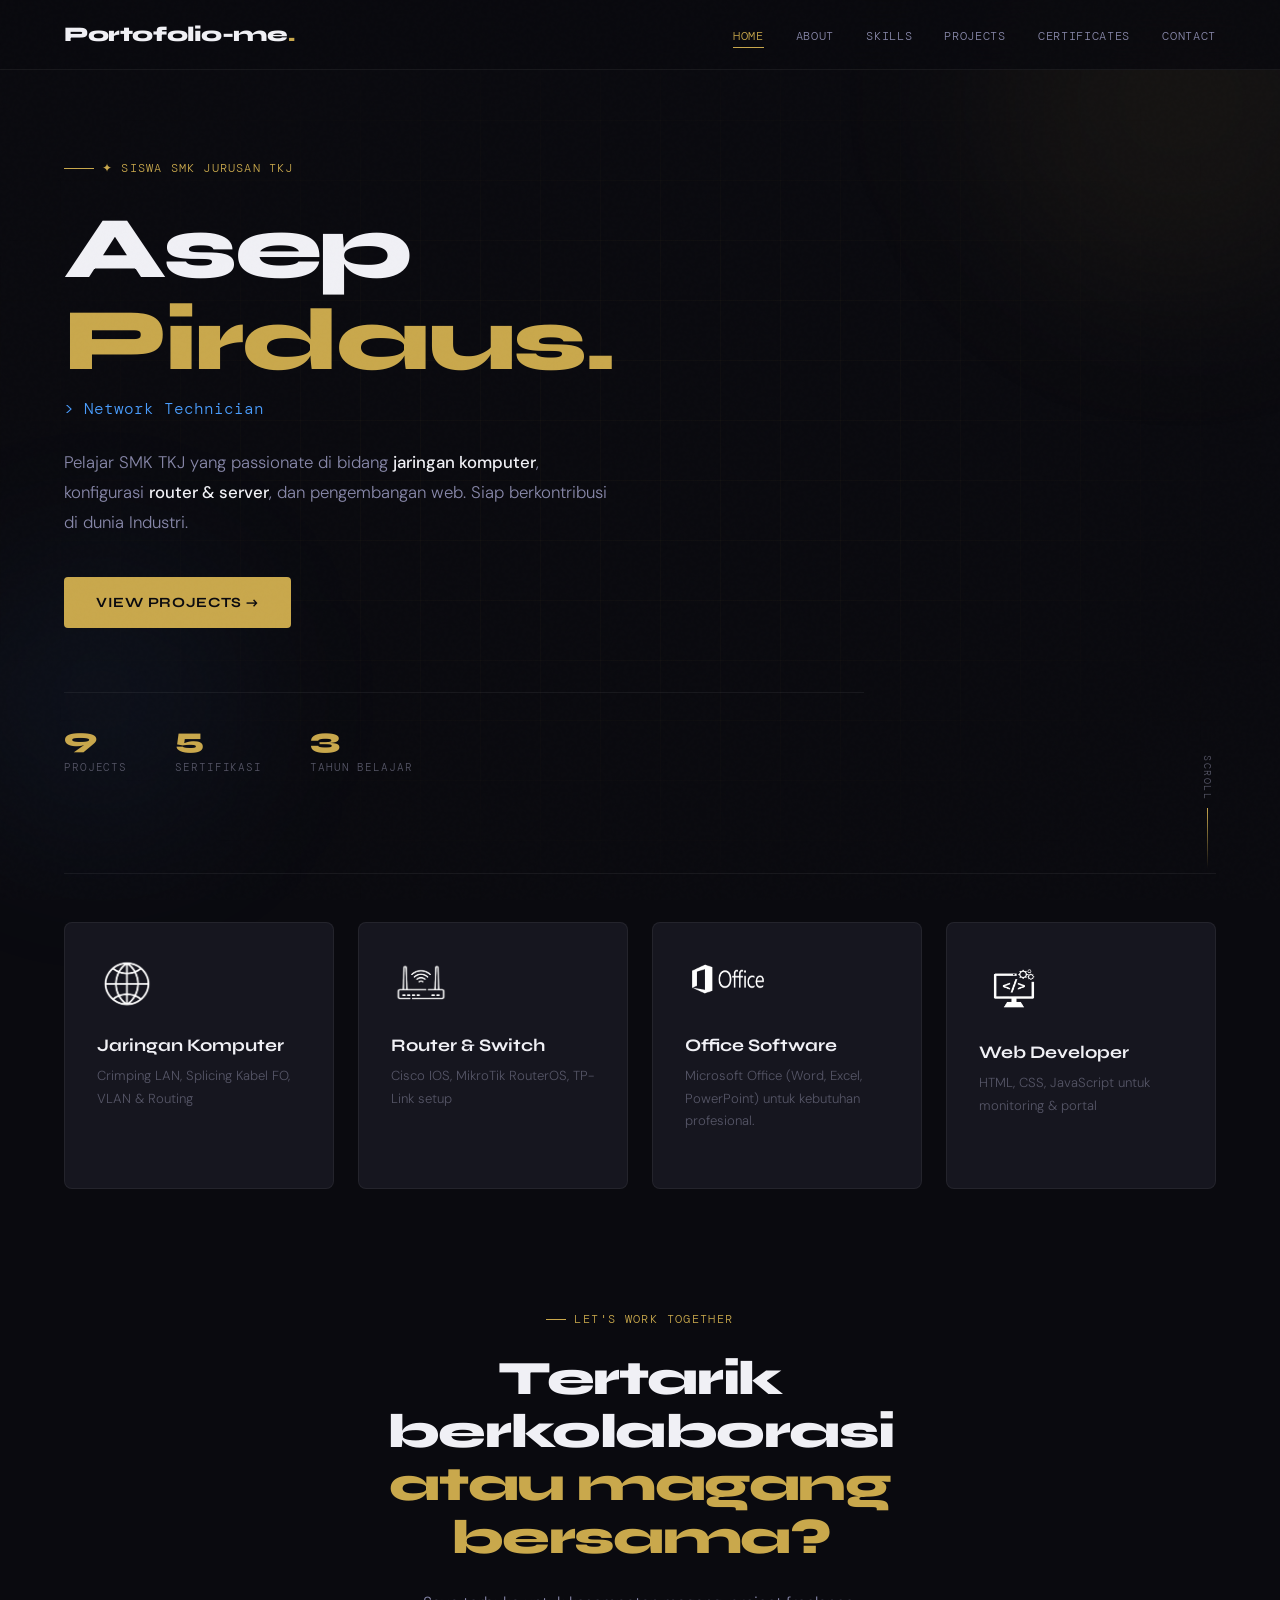
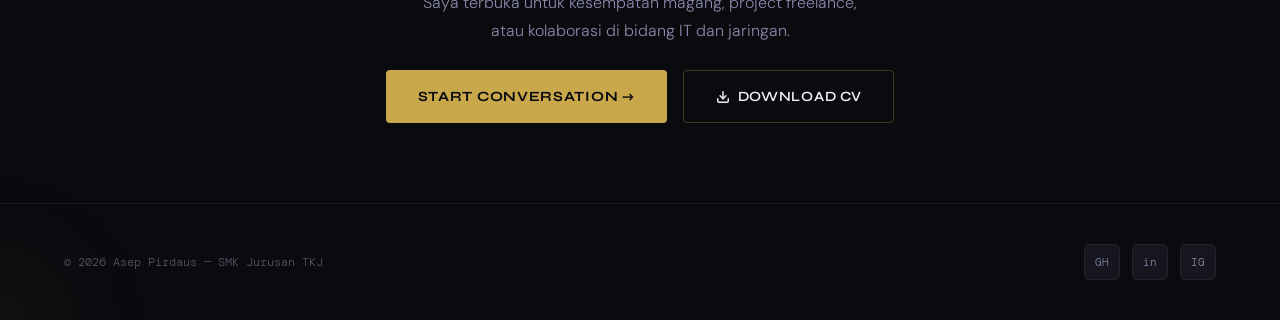
==== commit e2cd2b05: "Update index.html" ====
--- a/index.html
+++ b/index.html
@@ -12,7 +12,7 @@
 
   <!-- ===== NAVBAR ===== -->
   <nav class="navbar">
-    <a href="index.html" class="nav-logo"><span></span></a>
+    <a  class="nav-logo">Portofolio-me<span>.</span></a>
     <ul class="nav-links">
       <li><a href="index.html" class="active">Home</a></li>
       <li><a href="about.html">About</a></li>
@@ -70,11 +70,11 @@
         <!-- Stats -->
         <div class="hero-stats">
           <div class="stat-item">
-            <div class="stat-number" data-target="12">0</div>
+            <div class="stat-number" data-target="9">0</div>
             <div class="stat-label">Projects</div>
           </div>
           <div class="stat-item">
-            <div class="stat-number" data-target="8">0</div>
+            <div class="stat-number" data-target="5">0</div>
             <div class="stat-label">Sertifikasi</div>
           </div>
           <div class="stat-item">
@@ -116,7 +116,7 @@
 
         <div class="skill-category reveal">
           <div class="category-icon"><img src="web.webp" height="67px" width="70px" alt="Web"></div>
-          <div class="category-name">Web Development</div>
+          <div class="category-name">Web Developer</div>
           <div class="category-desc">HTML, CSS, JavaScript untuk monitoring & portal</div>
         </div>
 
@@ -156,4 +156,4 @@
 
   <script src="main.js"></script>
 </body>
-</html>+</html>
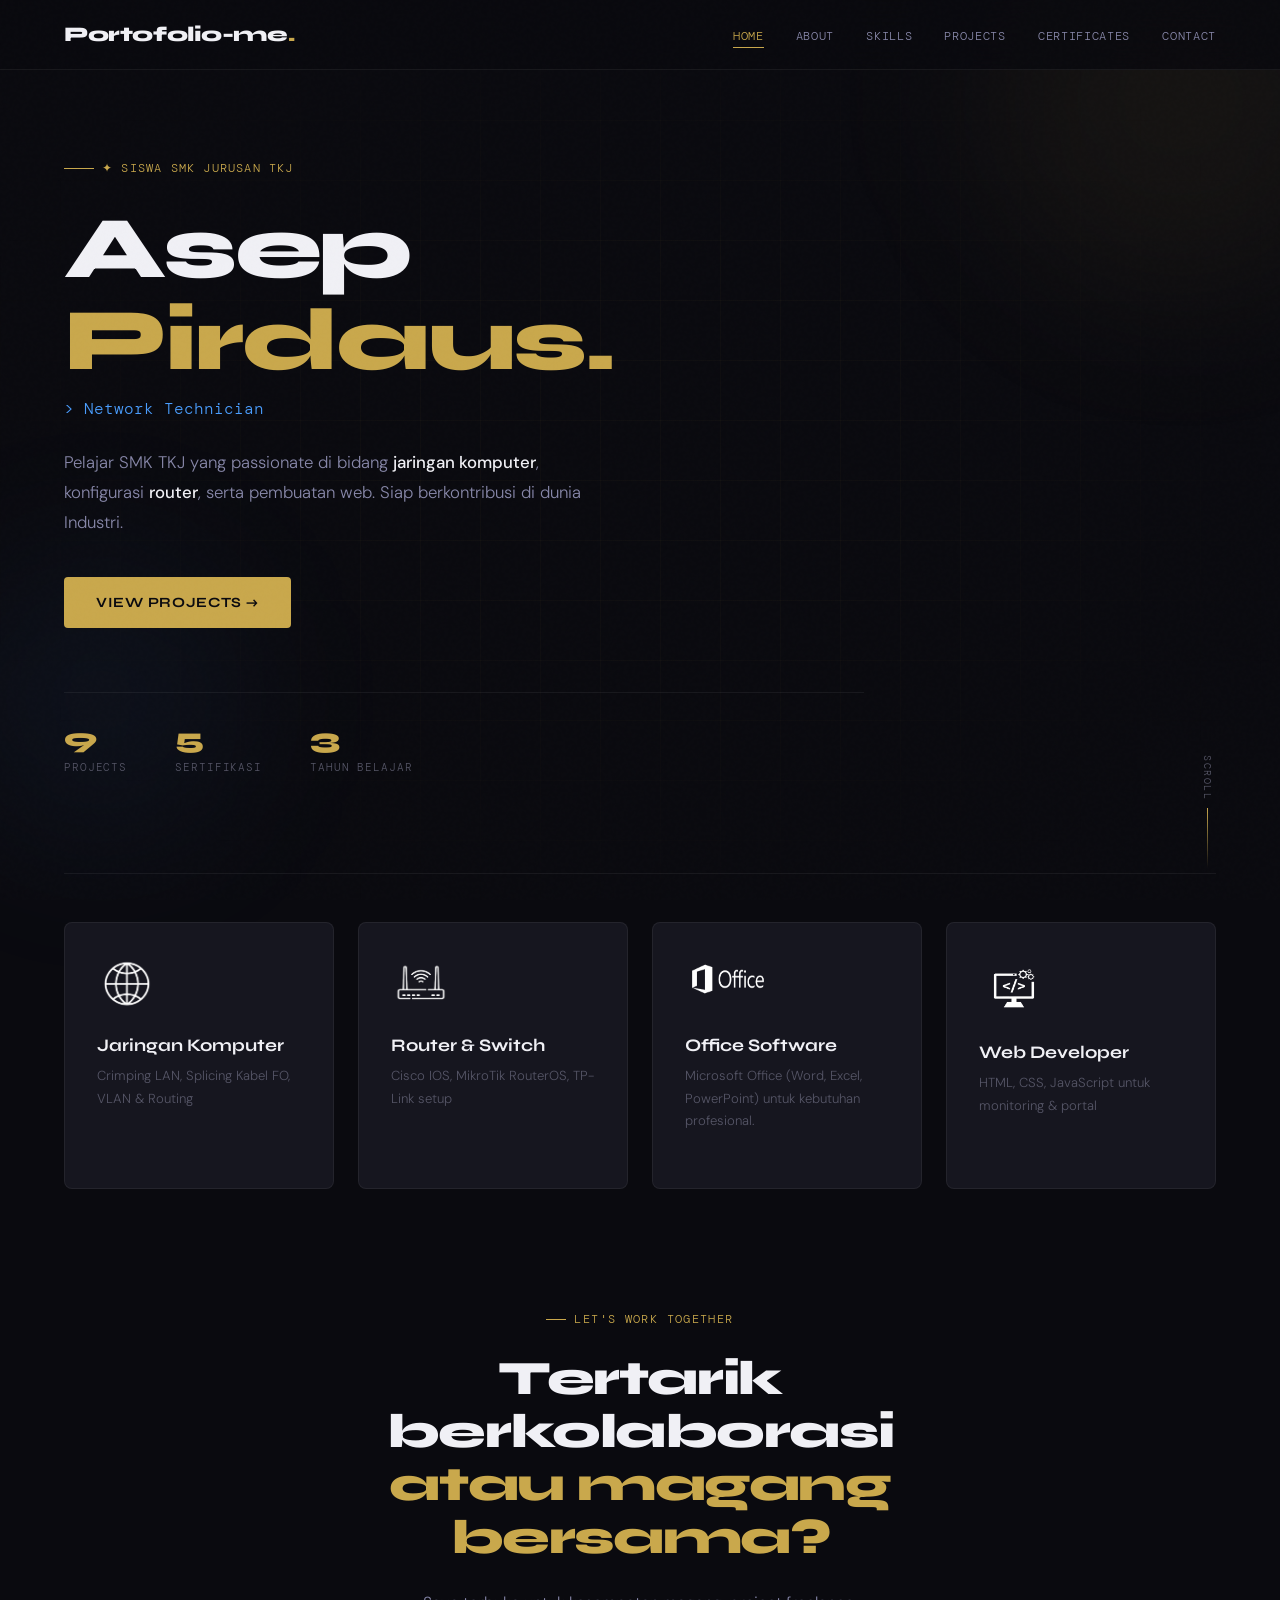
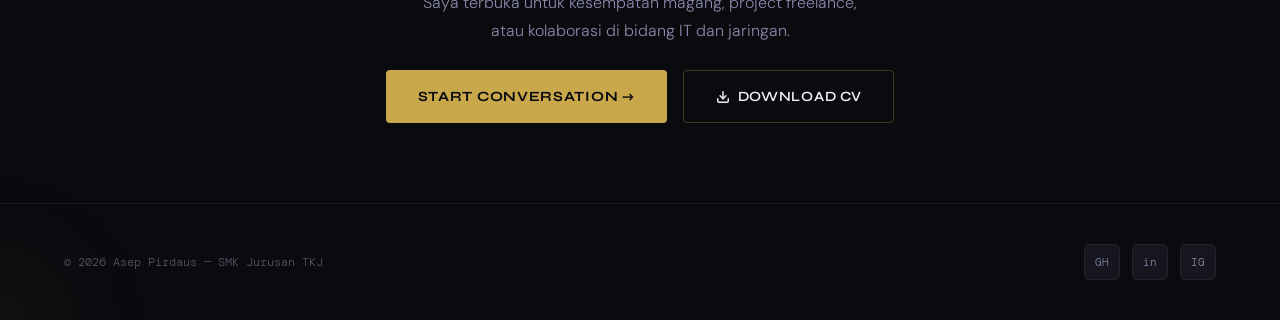
==== commit 7fa993cd: "Update index.html" ====
--- a/index.html
+++ b/index.html
@@ -58,7 +58,7 @@
 
         <p class="hero-desc">
           Pelajar SMK TKJ yang passionate di bidang <strong>jaringan komputer</strong>,
-          konfigurasi <strong>router & server</strong>, dan pengembangan web.
+          konfigurasi <strong>router</strong>, serta pembuatan web.
           Siap berkontribusi di dunia Industri.
         </p>
 
--- a/style.css
+++ b/style.css
@@ -252,8 +252,16 @@
 /* =========================================
    PAGE WRAPPER
    ========================================= */
-.page-wrapper { padding-top: var(--nav-height); }
-
+.page-wrapper {
+  padding-top: var(--nav-height);
+  min-height: 100vh;        /* ← tambah ini */
+  display: flex;            /* ← tambah ini */
+  flex-direction: column;   /* ← tambah ini */
+}
+
+.page-wrapper .section {
+  flex: 1;                  /* ← section mengisi sisa ruang */
+}
 /* =========================================
    HERO
    ========================================= */
